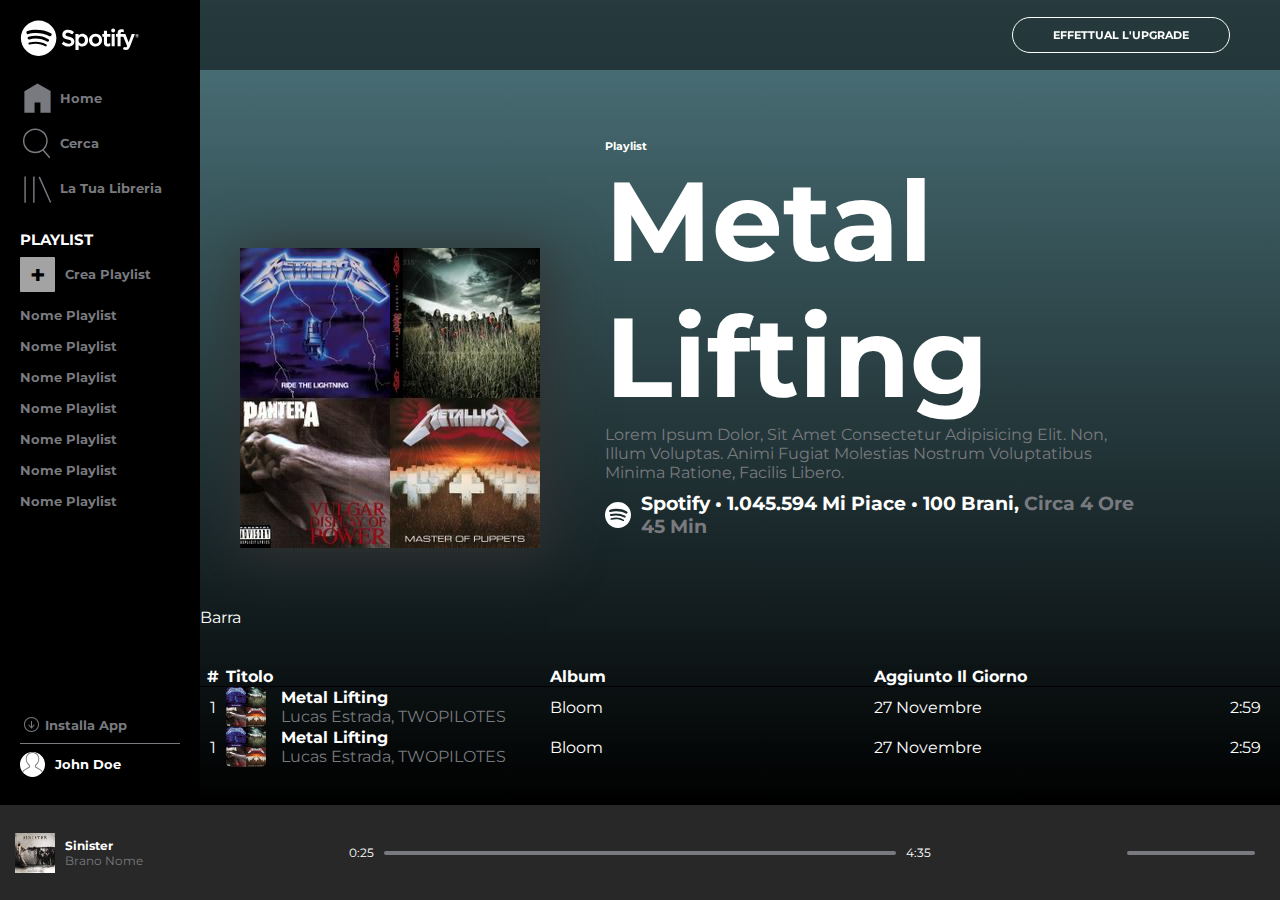
==== library.html @ 53827d3d "adjusted some animations" ====
<!DOCTYPE html>
<html lang="en">

<head>
  <meta charset="UTF-8">
  <meta name="viewport" content="width=device-width, initial-scale=1.0">
  <link rel="preconnect" href="https://fonts.googleapis.com">
  <link rel="preconnect" href="https://fonts.gstatic.com" crossorigin>
  <link
    href="https://fonts.googleapis.com/css2?family=Montserrat:ital,wght@0,100..900;1,100..900&family=PT+Sans:ital,wght@0,400;0,700;1,400;1,700&family=Rajdhani:wght@300;400;500;600;700&display=swap"
    rel="stylesheet">
  <link rel="stylesheet" href="https://cdnjs.cloudflare.com/ajax/libs/font-awesome/6.5.1/css/all.min.css"
    integrity="sha512-DTOQO9RWCH3ppGqcWaEA1BIZOC6xxalwEsw9c2QQeAIftl+Vegovlnee1c9QX4TctnWMn13TZye+giMm8e2LwA=="
    crossorigin="anonymous" referrerpolicy="no-referrer" /> <!-- Link a Font Awesome-->
  <link rel="stylesheet" href="resources/css/utility.css">
  <link rel="stylesheet" href="resources/css/style.css">
  <link rel="stylesheet" href="resources/css/animation.css">
  <link rel="stylesheet" href="resources/css/media-query.css">
  <title>Library-Spotify-Boolean</title>
</head>

<body id="library">
  <div id="app">
    <div id="main-content">
      <header
        class="bg-color-nav-background display-flex flex-direction-column justify-content-space-between overflow-hidden">
        <div class="header-top">
          <div id="logo">
            <img class="big-logo" src="resources/img/logo.svg" alt="Spotify logo">
            <img class="small-logo display-none" src="resources/img/logo-small.svg" alt="Spotify logo">
          </div>
          <ul>
            <li class="highlighted display-flex align-items-center">
              <svg class="header-icon" viewBox="0 0 512 512" xmlns="http://www.w3.org/2000/svg">
                <path
                  d="M448 463.746h-149.333v-149.333h-85.334v149.333h-149.333v-315.428l192-111.746 192 110.984v316.19z"
                  fill="" />
              </svg>
              <span>home</span>
            </li>
            <li class="highlighted display-flex align-items-center ">
              <svg class="header-icon" viewBox="0 0 512 512" xmlns="http://www.w3.org/2000/svg">
                <path
                  d="M349.714 347.937l93.714 109.969-16.254 13.969-93.969-109.969q-48.508 36.825-109.207 36.825-36.826 0-70.476-14.349t-57.905-38.603-38.603-57.905-14.349-70.476 14.349-70.476 38.603-57.905 57.905-38.603 70.476-14.349 70.476 14.349 57.905 38.603 38.603 57.905 14.349 70.476q0 37.841-14.73 71.619t-40.889 58.921zM224 377.397q43.428 0 80.254-21.461t58.286-58.286 21.461-80.254-21.461-80.254-58.286-58.285-80.254-21.46-80.254 21.46-58.285 58.285-21.46 80.254 21.46 80.254 58.285 58.286 80.254 21.461z"
                  fill="" fill-rule="evenodd" />
              </svg>
              <span>Cerca</span>
            </li>
            <li class="highlighted display-flex align-items-center">
              <svg class="header-icon" viewBox="0 0 512 512" xmlns="http://www.w3.org/2000/svg">
                <path
                  d="M291.301 81.778l166.349 373.587-19.301 8.635-166.349-373.587zM64 463.746v-384h21.334v384h-21.334zM192 463.746v-384h21.334v384h-21.334z"
                  fill="#ffffff" />
              </svg>
              <span>la tua libreria</span>
            </li>
          </ul>
          <div class="header-playlists">
            <h3 class="text-transform-uppercase text-color-primary">playlist</h3>
            <ul>
              <li class="display-flex align-items-center highlighted">
                <div class="plus text-align-center">+</div>
                <span>Crea playlist</span>
              </li>
              <li class="highlighted">Nome playlist</li>
              <li class="highlighted">Nome playlist</li>
              <li class="highlighted">Nome playlist</li>
              <li class="highlighted">Nome playlist</li>
              <li class="highlighted">Nome playlist</li>
              <li class="highlighted">Nome playlist</li>
              <li class="highlighted">Nome playlist</li>
            </ul>
          </div>
        </div>
        <div class="header-bottom">
          <div class="download display-flex align-items-center highlighted">
            <svg class="header-icon" viewBox="0 0 20 20" xmlns="http://www.w3.org/2000/svg">
              <title>Download icon</title>
              <path
                d="M12 11.657V6h-1v5.65L9.076 9.414l-.758.65 3.183 3.702 3.195-3.7-.758-.653L12 11.657zM11.5 2C7.358 2 4 5.358 4 9.5c0 4.142 3.358 7.5 7.5 7.5 4.142 0 7.5-3.358 7.5-7.5C19 5.358 15.642 2 11.5 2zm0 14C7.916 16 5 13.084 5 9.5S7.916 3 11.5 3 18 5.916 18 9.5 15.084 16 11.5 16z"
                fill="#ffffff" fill-rule="evenodd" />
            </svg>
            <span>installa app</span>
          </div>
          <div class="profile display-flex align-items-center">
            <svg class="header-icon circle-container" viewBox="0 0 80 90" xmlns="http://www.w3.org/2000/svg">
              <title>User Icon</title>
              <path
                d="M67.74 61.78l-14.5-8.334c-.735-.422-1.24-1.145-1.385-1.98-.145-.835.088-1.685.638-2.33l5.912-6.93c3.747-4.378 5.81-9.967 5.81-15.737v-2.256c0-6.668-2.792-13.108-7.658-17.67C51.622 1.92 45.17-.386 38.392.054c-12.677.82-22.607 11.772-22.607 24.934v1.483c0 5.77 2.063 11.36 5.81 15.736l5.912 6.933c.55.644.783 1.493.638 2.33-.143.834-.648 1.556-1.383 1.98l-14.494 8.33C4.7 66.077 0 74.15 0 82.844v6.76h3.333v-6.76c0-7.5 4.055-14.46 10.59-18.174l14.5-8.334c1.597-.918 2.692-2.487 3.007-4.302.315-1.815-.19-3.66-1.387-5.06l-5.913-6.936c-3.23-3.775-5.01-8.594-5.01-13.57v-1.484c0-11.41 8.562-20.9 19.488-21.608 5.85-.377 11.415 1.61 15.67 5.598 4.26 3.992 6.605 9.404 6.605 15.24v2.254c0 4.976-1.778 9.796-5.01 13.57l-5.915 6.935c-1.195 1.4-1.7 3.246-1.386 5.06.313 1.816 1.41 3.385 3.008 4.303l14.507 8.338c6.525 3.71 10.58 10.67 10.58 18.17v6.76H80v-6.76c0-8.695-4.7-16.768-12.26-21.063z"
                fill="#ffffff" fill-rule="evenodd" />
            </svg>
            <span class="text-color-primary margin-left5">John Doe</span>
          </div>
        </div>
      </header>

      <div id="content" class="overflow-y-auto padding-top80 text-color-primary">
        <div id="upgrade-banner" class=" display-flex align-items-center justify-content-flex-end">
          <h3 class="upgrade text-transform-uppercase pointer">effettual l'upgrade</h3>
        </div>
        <section id="active-song" class="display-flex align-items-flex-end">
          <div class="img-container">
            <img src="resources/img/metal_lifting.jpg" alt="metal lifiting song image">
          </div>
          <div class="song-information">
            <h6>playlist</h6>
            <h2>Metal Lifting</h2>
            <p>Lorem ipsum dolor, sit amet consectetur adipisicing elit. Non, illum voluptas. Animi fugiat molestias
              nostrum voluptatibus minima ratione, facilis libero.</p>
            <div class="likes display-flex align-items-center gap-10">
              <div class="small-logo-container">
                <img src="resources/img/logo-small.svg" alt="Spotify logo">
              </div>
              <h3>
                <a href="#" class="hover-underline">Spotify</a> &#x2022; 1.045.594 Mi piace &#x2022; 100 brani, <span
                  class="text-color-text-not-highlighted">circa 4 ore 45 min</span>
              </h3>
            </div>
          </div>
        </section>
        <div>barra</div>
        <section id="active-playlist">
          <table class="width-100x100">
            <thead>
              <tr>
                <th class="text-align-center">&#35;</th>
                <th class="width-30x100">Titolo</th>
                <th class="width-30x100">Album</th>
                <th>Aggiunto il giorno</th>
                <th class="text-align-center"><i class="fa-regular fa-clock"></i></th>
              </tr>
            </thead>
            <tbody>
              <tr>
                <td class="text-align-center">1</td>
                <td class="display-flex align-items-center">
                  <div class="small-img-container">
                    <img src="resources/img/metal_lifting.jpg" alt="metal song icon">
                  </div>
                  <div class="small-info">
                    <h4>Metal Lifting</h4>
                    <p class="text-color-text-not-highlighted">Lucas Estrada, TWOPILOTES</p>
                  </div>
                </td>
                <td>Bloom</td>
                <td>27 Novembre</td>
                <td class="text-align-center">2:59</td>
              </tr>
              <tr>
                <td class="text-align-center">1</td>
                <td class="display-flex align-items-center">
                  <div class="small-img-container">
                    <img src="resources/img/metal_lifting.jpg" alt="metal song icon">
                  </div>
                  <div class="small-info">
                    <h4>Metal Lifting</h4>
                    <p class="text-color-text-not-highlighted">Lucas Estrada, TWOPILOTES</p>
                  </div>
                </td>
                <td>Bloom</td>
                <td>27 Novembre</td>
                <td class="text-align-center">2:59</td>
              </tr>
            </tbody>

          </table>
        </section>

      </div>
    </div>

    <div id="toolbar" class="bg-color-toolbar-background display-flex justify-content-space-between align-items-center">
      <div class="toolbar-left display-flex align-items-center">
        <div class="track display-flex align-items-center">
          <div class="track-img img-container">
            <img src="resources/img/sinister.jpeg" alt="Sinister song">
          </div>
          <div class="song-information font-size-em-75">
            <h4 class="text-color-primary">Sinister</h4>
            <p><a class="hover-underline highlighted" href="www.google.it">Brano Nome</a></p>
          </div>

        </div>
        <div class="add-to-favorites display-flex">
          <i class="fa-regular fa-heart highlighted"></i>
          <i class="fa-regular fa-folder-open highlighted"></i>
        </div>
      </div>
      <div class="toolbar-center display-flex flex-direction-column align-items-center text-color-primary">
        <div class="toolbar-center-top display-flex align-items-center">
          <i class="fa-solid fa-shuffle"></i>
          <i class="fa-solid fa-backward-step"></i>
          <i class="fa-regular fa-circle-play font-size-em-200">
          </i>
          <i class="fa-solid fa-forward-step"></i>
          <i class="fa-solid fa-rotate-right"></i>
        </div>
        <div class="toolbar-center-bottom display-flex align-items-center">
          <div class="time font-size-em-75">0:25</div>
          <div class="progress position-relative">
            <div class="play-bar-hover display-none">
              <div class="play-bar-active"></div>
              <i class="fa-solid fa-circle margin-0"></i>
            </div>
          </div>
          <div class="duration font-size-em-75">4:35</div>
        </div>
      </div>
      <div class="toolbar-right display-flex align-items-center text-color-primary">
        <i class="fa-solid fa-list-ul"></i>
        <i class="fa-solid fa-desktop"></i>
        <i class="fa-solid fa-volume-high position-relative">
          <div class="vertical-volume-container display-none">
            <div class="volume-bar-y"></div>
          </div>
        </i>
        <div class="volume-bar-x position-relative">
          <div class="audio-bar-hover display-none">
            <div class="audio-bar-active"></div>
            <i class="fa-solid fa-circle margin-0"></i>
          </div>
        </div>
      </div>
    </div>
  </div>
</body>

<style>
</style>

</html>
---- resources/css/utility.css ----
/*********************** RESET **********************/

* {
  box-sizing: border-box;
  margin: 0;
  padding: 0;
}

a {
  text-decoration: none;
}

ul {
  list-style: none;
}

html {
  scroll-behavior: smooth;
}

/*********************** HTML **********************/

.scroll-smooth {
  scroll-behavior: smooth;
}

/*********************** COLOR & BACKGROUND **********************/

:root {
  --white: #ffffff;
  --black: #000000;
  --blue: #0000ff;
  --green: #008000;
  --red: #ff0000;
  --yellow: #ffff00;
  --purple: #800080;
  --orange: #ffa500;
  --grey: #808080;
}

.white {
  color: var(--white);
}

.black {
  color: var(--black);
}

.blue {
  color: var(--blue);
}

.green {
  color: var(--green);
}

.red {
  color: var(--red);
}

.yellow {
  color: var(--yellow);
}

.purple {
  color: var(--purple);
}

.orange {
  color: var(--orange);
}

.grey {
  color: var(--grey);
}

.background-white {
  background-color: var(--white);
}

.background-black {
  background-color: var(--black);
}

.background-blue {
  background-color: var(--blue);
}

.background-green {
  background-color: var(--green);
}

.background-red {
  background-color: var(--red);
}

.background-yellow {
  background-color: var(--yellow);
}

.background-purple {
  background-color: var(--purple);
}

.background-orange {
  background-color: var(--orange);
}

.background-grey {
  background-color: var(--grey);
}





/*********************** CONTAINER  **********************/

.container-1200 {
  max-width: 1200px;
}

.container-1000 {
  max-width: 1000px;
}

.container-800 {
  max-width: 800px;
}

.min-height-400 {
  min-height: 400px;
}

.min-width-400 {
  min-width: 400px;
}

.min-height-300 {
  min-height: 300px;
}

.min-width-300 {
  min-width: 300px;
}

.min-height-200 {
  min-height: 200px;
}

.min-width-200 {
  min-width: 200px;
}

.min-height-100 {
  min-height: 100px;
}

.min-width-100 {
  min-width: 100px;
}

/*** Scales ****/

.aspect-ratio-1-1 {
  aspect-ratio: 1 / 1;
}

.aspect-ratio-16-9 {
  aspect-ratio: 16 / 9;
}

.aspect-ratio-4-3 {
  aspect-ratio: 4 / 3;
}




/*** Dimension % ****/

.width-100x100 {
  width: 100%;
}

.width-90x100 {
  width: 90%;
}

.width-80x100 {
  width: 80%;
}

.width-70x100 {
  width: 70%;
}

.width-60x100 {
  width: 60%;
}

.width-50x100 {
  width: 50%;
}

.width-40x100 {
  width: 40%;
}

.width-30x100 {
  width: 30%;
}

.width-20x100 {
  width: 20%;
}

.width-10x100 {
  width: 10%;
}

.height-100x100 {
  height: 100%;
}

.height-90x100 {
  height: 90%;
}

.height-80x100 {
  height: 80%;
}

.height-70x100 {
  height: 70%;
}

.height-60x100 {
  height: 60%;
}

.height-50x100 {
  height: 50%;
}

.height-40x100 {
  height: 40%;
}

.height-30x100 {
  height: 30%;
}

.height-20x100 {
  height: 20%;
}

.height-10x100 {
  height: 10%;
}


/*********************** IMG **********************/

.flip-orizzontally {
  transform: scaleX(-1);
}

.flip-vertically {
  transform: scaleY(-1);
}

.object-fit-cover {
  object-fit: cover;
}

.filter-invert-100 {
  filter: invert(100%);
}

/*********************** TEXT **********************/

/** Font-Size **/

.font-size-rem-25 {
  font-size: 0.25rem;
}

.font-size-rem-50 {
  font-size: 0.5rem;
}

.font-size-rem-75 {
  font-size: 0.75rem;
}

.font-size-rem-100 {
  font-size: 1rem;
}

.font-size-rem-125 {
  font-size: 1.25rem;
}

.font-size-rem-150 {
  font-size: 1.5rem;
}

.font-size-rem-175 {
  font-size: 1.75rem;
}

.font-size-rem-200 {
  font-size: 2rem;
}

.font-size-rem-250 {
  font-size: 2.5rem;
}

.font-size-rem-300 {
  font-size: 3rem;
}

.font-size-em-25 {
  font-size: 0.25em;
}

.font-size-em-50 {
  font-size: 0.5em;
}

.font-size-em-75 {
  font-size: 0.75em;
}

.font-size-em-100 {
  font-size: 1em;
}

.font-size-em-125 {
  font-size: 1.25em;
}

.font-size-em-150 {
  font-size: 1.5em;
}

.font-size-em-175 {
  font-size: 1.75em;
}

.font-size-em-200 {
  font-size: 2em;
}

.font-size-em-250 {
  font-size: 2.5em;
}

.font-size-em-300 {
  font-size: 3em;
}

.font-size-em-400 {
  font-size: 4em;
}

.font-size-em-500 {
  font-size: 5em;
}


/** Font-Stiles **/

.font-style-italic {
  font-style: italic;
}

.font-weight-bold {
  font-weight: bold;
}


/*text position*/

.text-align-center {
  text-align: center;
}

.text-align-right {
  text-align: right;
}

.text-align-left {
  text-align: left;
}

/* text decoration*/

.text-line-through {
  text-decoration: line-through;
}

.text-transform-uppercase {
  text-transform: uppercase;
}

.text-transform-underline {
  text-decoration: underline;
}

.hover-underline:hover {
  text-decoration: underline;
}



/*********************** DISPLAY **********************/
.display-block {
  display: block;
}

.display-inline-block {
  display: inline-block;
}

.display-inline {
  display: inline;
}

.display-none {
  display: none;
}

.display-hidden {
  visibility: hidden;
}

.opacity-0 {
  opacity: 0;
}

.opacity-50x100 {
  opacity: 0.5;
}

.opacity-1 {
  opacity: 1;
}


/*********************** BUTTON **********************/


.btn {
  display: inline-block;
  padding: 10px 18px;
  border-radius: 20px;
  background-color: #ff0000;
  color: #000000;
}

.btn-big {
  display: inline-block;
  padding: 15px 25px;
  border-radius: 40px;
  background-color: #ff0000;
  color: #000000;
}


.btn:hover,
.btn-big:hover {
  box-shadow: 1px 0 10px black;
  transition: 1s;
}


/*********************** DISPLAY: FLEX **********************/


.display-flex {
  display: flex;
}

.flex-wrap {
  flex-wrap: wrap;
}

.flex-direction-column {
  flex-direction: column;
}

.flex-direction-column-reverse {
  flex-direction: column-reverse;
}

.flex-direction-row {
  flex-direction: row;
}

.flex-direction-row-reverse {
  flex-direction: row-reverse;
}

.gap-10 {
  gap: 10px;
}

.gap-20 {
  gap: 20px;
}

.gap-30 {
  gap: 30px;
}

/**/

.justify-content-flex-start {
  justify-content: flex-start;
}

.justify-content-flex-end {
  justify-content: flex-end;
}

.justify-content-space-around {
  justify-content: space-around;
}

.justify-content-center {
  justify-content: center;
}

.justify-content-space-between {
  justify-content: space-between;
}

.justify-content-space-evenly {
  justify-content: space-evenly;
}

/**/

.align-items-flex-start {
  align-items: flex-start;
}

.align-items-flex-end {
  align-items: flex-end;
}

.align-items-center {
  align-items: center;
}

.align-items-stretch {
  align-items: stretch;
}

.align-content-stretch {
  align-content: stretch;
}

.align-content-center {
  align-content: center;
}

.align-content-space-around {
  align-content: space-around;
}

.align-content-space-between {
  align-content: space-between;
}

.align-content-space-evenly {
  align-content: space-evenly;
}




/*Flex Elements*/

.align-self-flex-start {
  align-self: flex-start;
}

.align-self-flex-end {
  align-self: flex-end;
}

.align-self-center {
  align-self: center;
}


/*********************** POSITION **********************/


.position-relative {
  position: relative;
}

.position-absolute {
  position: absolute;
}

.position-fixed {
  position: fixed;
}

.vertical-align-top {
  vertical-align: top;
}

.vertical-align-bottom {
  vertical-align: bottom;
}

.vertical-align-middle {
  vertical-align: middle;
}



/*********************** CURSOR **********************/


.pointer {
  cursor: pointer;
}

.cursor-normal {
  cursor: default;
}


/*********************** OVERFLOW **********************/


.overflow-hidden {
  overflow: hidden;
}

.overflow-y-auto {
  overflow-y: auto;
}






























/******************** MARGIN AND PADDING ************************/

.padding-0 {
  padding: 0px;
}

.padding-5 {
  padding: 5px;
}

.padding-10 {
  padding: 10px;
}

.padding-15 {
  padding: 15px;
}

.padding-20 {
  padding: 20px;
}

.padding-30 {
  padding: 30px;
}

.padding-40 {
  padding: 40px;
}

.padding-50 {
  padding: 50px;
}

.padding-60 {
  padding: 60px;
}

.padding-70 {
  padding: 70px;
}

.padding-80 {
  padding: 80px;
}

.padding-90 {
  padding: 90px;
}

.padding-100 {
  padding: 100px;
}

/**/

.padding-x5-y0 {
  padding: 0 5px;
}

.padding-x10-y0 {
  padding: 0 10px;
}

.padding-x15-y0 {
  padding: 0 15px;
}

.padding-x20-y0 {
  padding: 0 20px;
}

.padding-x30-y0 {
  padding: 0 30px;
}

.padding-x40-y0 {
  padding: 0 40px;
}

.padding-x50-y0 {
  padding: 0 50px;
}

.padding-x60-y0 {
  padding: 0 60px;
}

.padding-x70-y0 {
  padding: 0 70px;
}

.padding-x80-y0 {
  padding: 0 80px;
}

.padding-x90-y0 {
  padding: 0 90px;
}

.padding-x100-y0 {
  padding: 0 100px;
}

/**/

.padding-x5 {
  padding-left: 5px;
  padding-right: 5px;
}

.padding-x10 {
  padding-left: 10px;
  padding-right: 10px;
}

.padding-x15 {
  padding-left: 15px;
  padding-right: 15px;
}

.padding-x20 {
  padding-left: 20px;
  padding-right: 20px;
}

.padding-x30 {
  padding-left: 30px;
  padding-right: 30px;
}

.padding-x40 {
  padding-left: 40px;
  padding-right: 40px;
}

.padding-x50 {
  padding-left: 50px;
  padding-right: 50px;
}

.padding-x60 {
  padding-left: 60px;
  padding-right: 60px;
}

.padding-x70 {
  padding-left: 70px;
  padding-right: 70px;
}

.padding-x80 {
  padding-left: 80px;
  padding-right: 80px;
}

.padding-x90 {
  padding-left: 90px;
  padding-right: 90px;
}

.padding-x100 {
  padding-left: 100px;
  padding-right: 100px;
}

/**/

.padding-x0-y5 {
  padding: 5px 0;
}

.padding-x0-y10 {
  padding: 10px 0;
}

.padding-x0-y15 {
  padding: 15px 0;
}

.padding-x0-y20 {
  padding: 20px 0;
}

.padding-x0-y30 {
  padding: 30px 0;
}

.padding-x0-y40 {
  padding: 40px 0;
}

.padding-x0-y50 {
  padding: 50px 0;
}

.padding-x0-y60 {
  padding: 60px 0;
}

.padding-x0-y70 {
  padding: 70px 0;
}

.padding-x0-y80 {
  padding: 80px 0;
}

.padding-x0-y90 {
  padding: 90px 0;
}

.padding-x0-y100 {
  padding: 100px 0;
}

/**/

.padding-y5 {
  padding-top: 5px;
  padding-bottom: 5px;
}

.padding-y10 {
  padding-top: 10px;
  padding-bottom: 10px;
}

.padding-y15 {
  padding-top: 15px;
  padding-bottom: 15px;
}

.padding-y20 {
  padding-top: 20px;
  padding-bottom: 20px;
}

.padding-y30 {
  padding-top: 30px;
  padding-bottom: 30px;
}

.padding-y40 {
  padding-top: 40px;
  padding-bottom: 40px;
}

.padding-y50 {
  padding-top: 50px;
  padding-bottom: 50px;
}

.padding-y60 {
  padding-top: 60px;
  padding-bottom: 60px;
}

.padding-y70 {
  padding-top: 70px;
  padding-bottom: 70px;
}

.padding-y80 {
  padding-top: 80px;
  padding-bottom: 80px;
}

.padding-y90 {
  padding-top: 90px;
  padding-bottom: 90px;
}

.padding-y100 {
  padding-top: 100px;
  padding-bottom: 100px;
}


/**/

.padding-top0 {
  padding-top: 0px;
}

.padding-top5 {
  padding-top: 5px;
}

.padding-top10 {
  padding-top: 10px;
}

.padding-top15 {
  padding-top: 15px;
}

.padding-top20 {
  padding-top: 20px;
}

.padding-top30 {
  padding-top: 30px;
}

.padding-top40 {
  padding-top: 40px;
}

.padding-top50 {
  padding-top: 50px;
}

.padding-top60 {
  padding-top: 60px;
}

.padding-top70 {
  padding-top: 70px;
}

.padding-top80 {
  padding-top: 80px;
}

.padding-top90 {
  padding-top: 90px;
}

.padding-top100 {
  padding-top: 100px;
}

/**/

.padding-right0 {
  padding-right: 0px;
}

.padding-right5 {
  padding-right: 5px;
}

.padding-right10 {
  padding-right: 10px;
}

.padding-right15 {
  padding-right: 15px;
}

.padding-right20 {
  padding-right: 20px;
}

.padding-right30 {
  padding-right: 30px;
}

.padding-right40 {
  padding-right: 40px;
}

.padding-right50 {
  padding-right: 50px;
}

.padding-right60 {
  padding-right: 60px;
}

.padding-right70 {
  padding-right: 70px;
}

.padding-right80 {
  padding-right: 80px;
}

.padding-right90 {
  padding-right: 90px;
}

.padding-right100 {
  padding-right: 100px;
}

/**/

.padding-bottom0 {
  padding-bottom: 0px;
}

.padding-bottom5 {
  padding-bottom: 5px;
}

.padding-bottom10 {
  padding-bottom: 10px;
}

.padding-bottom15 {
  padding-bottom: 15px;
}

.padding-bottom20 {
  padding-bottom: 20px;
}

.padding-bottom30 {
  padding-bottom: 30px;
}

.padding-bottom40 {
  padding-bottom: 40px;
}

.padding-bottom50 {
  padding-bottom: 50px;
}

.padding-bottom60 {
  padding-bottom: 60px;
}

.padding-bottom70 {
  padding-bottom: 70px;
}

.padding-bottom80 {
  padding-bottom: 80px;
}

.padding-bottom90 {
  padding-bottom: 90px;
}

.padding-bottom100 {
  padding-bottom: 100px;
}

/**/

.padding-left0 {
  padding-left: 0px;
}

.padding-left5 {
  padding-left: 5px;
}

.padding-left10 {
  padding-left: 10px;
}

.padding-left15 {
  padding-left: 15px;
}

.padding-left20 {
  padding-left: 20px;
}

.padding-left30 {
  padding-left: 30px;
}

.padding-left40 {
  padding-left: 40px;
}

.padding-left50 {
  padding-left: 50px;
}

.padding-left60 {
  padding-left: 60px;
}

.padding-left70 {
  padding-left: 70px;
}

.padding-left80 {
  padding-left: 80px;
}

.padding-left90 {
  padding-left: 90px;
}

.padding-left100 {
  padding-left: 100px;
}


.padding-x-5x100 {
  padding-left: 5%;
  padding-right: 5%;
}

.padding-x-10x100 {
  padding-left: 10%;
  padding-right: 10%;
}

.padding-x-20x100 {
  padding-left: 20%;
  padding-right: 20%;
}

.padding-x-25x100 {
  padding-left: 25%;
  padding-right: 25%;
}

.padding-x-30x100 {
  padding-left: 30%;
  padding-right: 30%;
}

.padding-x-40x100 {
  padding-left: 40%;
  padding-right: 40%;
}

.padding-x-50x100 {
  padding-left: 50%;
  padding-right: 50%;
}

.padding-x-60x100 {
  padding-left: 60%;
  padding-right: 60%;
}

.padding-x-70x100 {
  padding-left: 70%;
  padding-right: 70%;
}

.padding-x-80x100 {
  padding-left: 80%;
  padding-right: 80%;
}

.padding-x-90x100 {
  padding-left: 90%;
  padding-right: 90%;
}

.padding-x-100x100 {
  padding-left: 100%;
  padding-right: 100%;
}

.padding-right-5x100 {
  padding-right: 5%;
}

.padding-right-10x100 {
  padding-right: 10%;
}

.padding-right-20x100 {
  padding-right: 20%;
}

.padding-right-25x100 {
  padding-right: 25%;
}

.padding-right-30x100 {
  padding-right: 30%;
}

.padding-right-40x100 {
  padding-right: 40%;
}

.padding-right-50x100 {
  padding-right: 50%;
}

.padding-right-60x100 {
  padding-right: 60%;
}

.padding-right-70x100 {
  padding-right: 70%;
}

.padding-right-80x100 {
  padding-right: 80%;
}

.padding-right-90x100 {
  padding-right: 90%;
}

.padding-right-100x100 {
  padding-right: 100%;
}

/* MARGINS*/

.margin-0 {
  margin: 0px;
}

.margin-5 {
  margin: 5px;
}

.margin-10 {
  margin: 10px;
}

.margin-15 {
  margin: 15px;
}

.margin-20 {
  margin: 20px;
}

.margin-30 {
  margin: 30px;
}

.margin-40 {
  margin: 40px;
}

.margin-50 {
  margin: 50px;
}

.margin-60 {
  margin: 60px;
}

.margin-70 {
  margin: 70px;
}

.margin-80 {
  margin: 80px;
}

.margin-90 {
  margin: 90px;
}

.margin-100 {
  margin: 100px;
}

/**/

.margin-x5-y0 {
  margin: 0 5px;
}

.margin-x10-y0 {
  margin: 0 10px;
}

.margin-x15-y0 {
  margin: 0 15px;
}

.margin-x20-y0 {
  margin: 0 20px;
}

.margin-x30-y0 {
  margin: 0 30px;
}

.margin-x40-y0 {
  margin: 0 40px;
}

.margin-x50-y0 {
  margin: 0 50px;
}

.margin-x60-y0 {
  margin: 0 60px;
}

.margin-x70-y0 {
  margin: 0 70px;
}

.margin-x80-y0 {
  margin: 0 80px;
}

.margin-x90-y0 {
  margin: 0 90px;
}

.margin-x100-y0 {
  margin: 0 100px;
}

/**/

.margin-x5 {
  margin-left: 5px;
  margin-right: 5px;
}

.margin-x10 {
  margin-left: 10px;
  margin-right: 10px;
}

.margin-x15 {
  margin-left: 15px;
  margin-right: 15px;
}

.margin-x20 {
  margin-left: 20px;
  margin-right: 20px;
}

.margin-x30 {
  margin-left: 30px;
  margin-right: 30px;
}

.margin-x40 {
  margin-left: 40px;
  margin-right: 40px;
}

.margin-x50 {
  margin-left: 50px;
  margin-right: 50px;
}

.margin-x60 {
  margin-left: 60px;
  margin-right: 60px;
}

.margin-x70 {
  margin-left: 70px;
  margin-right: 70px;
}

.margin-x80 {
  margin-left: 80px;
  margin-right: 80px;
}

.margin-x90 {
  margin-left: 90px;
  margin-right: 90px;
}

.margin-x100 {
  margin-left: 100px;
  margin-right: 100px;
}

/**/

.margin-x-auto {
  margin-left: auto;
  margin-right: auto;
}

/**/

.margin-x0-y5 {
  margin: 5px 0;
}

.margin-x0-y10 {
  margin: 10px 0;
}

.margin-x0-y15 {
  margin: 15px 0;
}

.margin-x0-y20 {
  margin: 20px 0;
}

.margin-x0-y30 {
  margin: 30px 0;
}

.margin-x0-y40 {
  margin: 40px 0;
}

.margin-x0-y50 {
  margin: 50px 0;
}

.margin-x0-y60 {
  margin: 60px 0;
}

.margin-x0-y70 {
  margin: 70px 0;
}

.margin-x0-y80 {
  margin: 80px 0;
}

.margin-x0-y90 {
  margin: 90px 0;
}

.margin-x0-y100 {
  margin: 100px 0;
}

/**/

.margin-y5 {
  margin-top: 5px;
  margin-bottom: 5px;
}

.margin-y10 {
  margin-top: 10px;
  margin-bottom: 10px;
}

.margin-y15 {
  margin-top: 15px;
  margin-bottom: 15px;
}

.margin-y20 {
  margin-top: 20px;
  margin-bottom: 20px;
}

.margin-y30 {
  margin-top: 30px;
  margin-bottom: 30px;
}

.margin-y40 {
  margin-top: 40px;
  margin-bottom: 40px;
}

.margin-y50 {
  margin-top: 50px;
  margin-bottom: 50px;
}

.margin-y60 {
  margin-top: 60px;
  margin-bottom: 60px;
}

.margin-y70 {
  margin-top: 70px;
  margin-bottom: 70px;
}

.margin-y80 {
  margin-top: 80px;
  margin-bottom: 80px;
}

.margin-y90 {
  margin-top: 90px;
  margin-bottom: 90px;
}

.margin-y100 {
  margin-top: 100px;
  margin-bottom: 100px;
}

/**/

.margin-y-auto {
  margin-top: auto;
  margin-bottom: auto;
}

/**/

.margin-top0 {
  margin-top: 0px;
}

.margin-top5 {
  margin-top: 5px;
}

.margin-top10 {
  margin-top: 10px;
}

.margin-top15 {
  margin-top: 15px;
}

.margin-top20 {
  margin-top: 20px;
}

.margin-top30 {
  margin-top: 30px;
}

.margin-top40 {
  margin-top: 40px;
}

.margin-top50 {
  margin-top: 50px;
}

.margin-top60 {
  margin-top: 60px;
}

.margin-top70 {
  margin-top: 70px;
}

.margin-top80 {
  margin-top: 80px;
}

.margin-top90 {
  margin-top: 90px;
}

.margin-top100 {
  margin-top: 100px;
}

/**/

.margin-right0 {
  margin-right: 0px;
}

.margin-right5 {
  margin-right: 5px;
}

.margin-right10 {
  margin-right: 10px;
}

.margin-right15 {
  margin-right: 15px;
}

.margin-right20 {
  margin-right: 20px;
}

.margin-right30 {
  margin-right: 30px;
}

.margin-right40 {
  margin-right: 40px;
}

.margin-right50 {
  margin-right: 50px;
}

.margin-right60 {
  margin-right: 60px;
}

.margin-right70 {
  margin-right: 70px;
}

.margin-right80 {
  margin-right: 80px;
}

.margin-right90 {
  margin-right: 90px;
}

.margin-right100 {
  margin-right: 100px;
}

/**/

.margin-bottom0 {
  margin-bottom: 0px;
}

.margin-bottom5 {
  margin-bottom: 5px;
}

.margin-bottom10 {
  margin-bottom: 10px;
}

.margin-bottom15 {
  margin-bottom: 15px;
}

.margin-bottom20 {
  margin-bottom: 20px;
}

.margin-bottom30 {
  margin-bottom: 30px;
}

.margin-bottom40 {
  margin-bottom: 40px;
}

.margin-bottom50 {
  margin-bottom: 50px;
}

.margin-bottom60 {
  margin-bottom: 60px;
}

.margin-bottom70 {
  margin-bottom: 70px;
}

.margin-bottom80 {
  margin-bottom: 80px;
}

.margin-bottom90 {
  margin-bottom: 90px;
}

.margin-bottom100 {
  margin-bottom: 100px;
}

/**/

.margin-left0 {
  margin-left: 0px;
}

.margin-left5 {
  margin-left: 5px;
}

.margin-left10 {
  margin-left: 10px;
}

.margin-left15 {
  margin-left: 15px;
}

.margin-left20 {
  margin-left: 20px;
}

.margin-left30 {
  margin-left: 30px;
}

.margin-left40 {
  margin-left: 40px;
}

.margin-left50 {
  margin-left: 50px;
}

.margin-left60 {
  margin-left: 60px;
}

.margin-left70 {
  margin-left: 70px;
}

.margin-left80 {
  margin-left: 80px;
}

.margin-left90 {
  margin-left: 90px;
}

.margin-left100 {
  margin-left: 100px;
}


/*
0) git push origin main
1) Se vengono dati due padding/margin ad un elemento, del tipo margin: 0 X, e margin: X 0, il secondo sovrascrive il primo.
2)  Se vengono dati due padding/margin ad un elemento, del tipo margin: 0 X, e margin-(top/right/bottom/left): X ad un elemento, l'ultimo sovrascrive solo la voce corrispettiva del primo
*/
---- resources/css/style.css ----
/*COLORS*/

:root {
  --color-content-background: #141922;
  --color-nav-background: #000000;
  --color-primary: #ffffff;
  --color-toolbar-background: #282828;
  --color-text-not-highlighted: #787a7f;
  --color-text-highlighted: #d2d2d2;
  --color-new-playlists: #a3a3a3;
  --color-text-underscore: #adff2f;
  --color-big-light-blue: #4d767d;
}

.text-color-content-background {
  color: var(--color-content-background);
}

.bg-color-content-background {
  background: var(--color-content-background);
}

.text-color-nav-background {
  color: var(--color-nav-background);
}

.bg-color-nav-background {
  background: var(--color-nav-background);
}

.text-color-primary {
  color: var(--color-primary);
}

.bg-color-primary {
  background: var(--color-primary);
}

.text-color-toolbar-background {
  color: var(--color-toolbar-background);
}

.bg-color-toolbar-background {
  background: var(--color-toolbar-background);
}

.text-color-text-not-highlighted {
  color: var(--color-text-not-highlighted);
}

.bg-color-text-not-highlighted {
  background: var(--color-text-not-highlighted);
}

.text-color-text-highlighted {
  color: var(--color-text-highlighted);
}

.bg-color-text-highlighted {
  background: var(--color-text-highlighted);
}

.text-color-new-playlists {
  color: var(--color-new-playlists);
}

.bg-color-new-playlists {
  background: var(--color-new-playlists);
}

.text-color-text-underscore {
  color: var(--color-text-underscore);
}

.bg-color-text-underscore {
  background: var(--color-text-underscore);
}

/*DOCUMENT*/
body {
  font-family: 'Montserrat', sans-serif;
  text-transform: capitalize;
  color: var(--color-text-not-highlighted);
}

img {
  width: 100%;
  display: block;
}

#app {
  height: 100vh
}

a {
  color: inherit;
}

/*UTILITY*/

.circle-container {
  width: 100%;
  aspect-ratio: 1 / 1;
  overflow: hidden;
  border-radius: 50%;
}

.circle-img {
  height: 100%;
  width: 100%;
  object-fit: cover;
  object-position: center;
}

.highlighted:hover {
  color: var(--color-text-highlighted);
  cursor: pointer
}

/******MAIN CONTENT****/

#main-content {
  height: calc(100vh - 95px);
  display: flex;
}


/*header*/

header {
  width: 200px;
  height: 100%;
  font-weight: bold;
  font-size: 0.8em;
}

header #logo,
header .header-playlists,
header .header-bottom {
  padding: 20px
}


header .header-playlists li,
.profile,
.download {
  padding: 8px 0;
}

/*header-top*/


#logo {
  width: 80%;
}

header .header-top>ul li {
  padding: 5px 20px;

}

.plus {
  font-size: 2em;
  width: 35px;
  height: 35px;
  background-color: var(--color-new-playlists);
  line-height: 35px;
  color: var(--color-nav-background);
  border-radius: 1px;
  margin-right: 10px;
}

.header-icon {
  width: 35px;
  margin-right: 5px;
}

.header-icon path {
  fill: var(--color-text-not-highlighted)
}

.download {
  border-bottom: var(--color-text-not-highlighted) 1px solid;
}

.download .header-icon {
  width: 20px;
}


header .header-top>ul li:hover {
  padding: 5px 15px;
  border-left: var(--color-text-underscore) solid 5px;
}

/*header-bottom*/
.profile .header-icon {
  width: 25px;
  background-color: white
}

header li:hover .header-icon path,
header .header-bottom .download:hover .header-icon path {
  fill: var(--color-primary);
}

header li:hover .plus {
  background-color: var(--color-primary);
}



/****CONTENT*****/

#content {
  width: calc(100% - 200px);
  position: relative;
}

/*upgrade-banner*/
#upgrade-banner {
  top: 0;
  height: 70px;
  width: calc(100% - 200px);
  position: fixed;
  z-index: 1000;
  background-color: rgb(0, 0, 0, 0.5);
}

#upgrade-banner .upgrade {
  margin: 0 50px;
  font-size: 0.7em;
  color: var(--color-primary);
  border: var(--color-primary) 1px solid;
  padding: 10px 40px;
  border-radius: 50px;
}

#upgrade-banner .upgrade:hover {
  font-size: 0.8em;
  padding: 15px 50px;
  margin: 0 40px;
}


/*plalistis + ul*/
#content p {
  color: var(--color-text-not-highlighted);
}

#content ul li {
  padding: 10px 20px;
}

#content ul li a:hover .green-bar-x {
  opacity: 1;
  transition: 0.3s;
}

section {
  padding: 40px 0;
}

#content h2 {
  font-size: 2.5em;
  padding: 10px 0;
}

.playlists {
  padding-top: 50px;
}

.single-playlist h3 {
  padding: 20px 0 10px 0;
}

.single-playlist {
  width: calc((100% - 100px) / 6);
}

/*HOVER & BONUS*/
/*hover img*/

.playlist-img-container {
  position: relative;
  overflow: hidden;
}

.playlist-img-container:hover .play-hover {
  display: flex;
}

.play-hover {
  display: none;
  color: var(--color-primary);
  background-color: rgba(0, 0, 0, 0.5);
  width: 700px;
  height: 700px;
  position: absolute;
  top: 50%;
  left: 50%;
  transform: translate(-50%, -50%);
  align-items: center;
  justify-content: center;
  cursor: pointer;
  font-size: 4em;
}


.green-bar-x {
  height: 2px;
  width: 50%;
  margin: 0 auto;
  opacity: 0;
  background-color: var(--color-text-underscore);
}

/*TOOLBAR*/

#toolbar {
  height: 95px;
  padding: 15px;
}

#toolbar .add-to-favorites {
  padding: 0 20px;
}

#toolbar .track-img {
  width: 40px;
  height: 40px;
  margin-right: 10px;
}

#toolbar i {
  margin: 10px;
  cursor: pointer;
}

#toolbar .toolbar-center {
  padding-bottom: 20px;
}

.progress,
.active-progress,
.volume-bar-x {
  height: 4px;
  border-radius: 10px;
  margin: 0 10px;
  background-color: var(--color-text-not-highlighted);
  cursor: pointer;
}

.progress {
  width: 40vw;
}

.volume-bar-x {
  width: 10vw;
}

.vertical-volume-container {
  position: absolute;
  left: 0;
  bottom: 15px;
  height: 0%;
  width: 20px;
  background-color: var(--color-toolbar-background);
  border-top-left-radius: 5px;
  border-top-right-radius: 5px;
}

.volume-bar-y {
  height: calc(100% - 10px);
  margin: 5px auto;
  background-color: var(--color-text-not-highlighted);
  width: 4px;
}

#toolbar .toolbar-right .fa-volume-high:hover .vertical-volume-container {
  animation: open-menu;
  animation-duration: 1s;
  animation-fill-mode: forwards;
}


/*HOVER TOOLBAR*/


/*progress hover*/
#toolbar .play-bar-hover {
  position: absolute;
  align-items: center;
  width: 40vw;
  left: 0;
  top: -7px
}

#toolbar .play-bar-hover i,
#toolbar .audio-bar-hover i {
  margin: 0;
}

#toolbar .play-bar-active {
  width: 4vw;
  background-color: #adff2f;
  height: 4px;
  border-radius: 10px;
  cursor: pointer;
}

#toolbar .progress:hover .play-bar-hover,
#toolbar .volume-bar-x:hover .audio-bar-hover {
  display: flex;
}

/*audio*/
#toolbar .audio-bar-hover {
  position: absolute;
  align-items: center;
  width: 10vw;
  left: 0;
  top: -7px
}

.audio-bar-active {
  width: 1vw;
  background-color: #adff2f;
  height: 4px;
  border-radius: 10px;
  cursor: pointer;
}



/***************************************LIBRARY***************************************/

/**/
#library #content {
  background-image: linear-gradient(var(--color-big-light-blue), rgba(0, 0, 0));
}

#library #active-song .img-container {
  box-shadow: #333232 5px 5px 50px 3px;
  margin: 20px 40px;
}

#library #active-song .song-information {
  width: 50%;
  margin: 20px;
  padding: 0 5px;
}

#library #active-song h2 {
  font-size: 7em;
  padding: 0
}

#library #active-song .likes {
  padding: 10px 0;
}

#library #active-song .small-logo-container {
  width: 30px;
}

/*table*/

#library table {
  text-align: left;
  border-spacing: 0 20px;
  border-collapse: collapse;
}

#library table thead {
  padding: 10px;
  border-bottom: #000000 1px solid;
}


#library table tr {
  padding: 30px;
}

#library .small-img-container {
  width: 40px;
  height: 40px;
  border-radius: 5px;
  overflow: hidden;
  margin-right: 15px;
}
---- resources/css/animation.css ----
@keyframes open-menu {
  0% {
    height: 0px;
  }

  100% {
    height: 100px;
  }

}
---- resources/css/media-query.css ----
/*** MEDIA QUERY - MOBILE FIRST ***/
/*(min-width=da valore fino a infinito)*/

/* @media all and (min-width: 576px) {}

@media all and (min-width: 768px) {}

@media all and (min-width: 992px) {}

@media all and (min-width: 1200px) {}

@media all and (min-width: 1400px) {} */

/*** MEDIA QUERY - DESKTOP FIRST ***/
/*(max-width=da 0 fino a valore)*/

/* @media all and (max-width: 1400px) {}

@media all and (max-width: 1200px) {}

@media all and (max-width: 992px) {}

@media all and (max-width: 768px) {}

@media all and (max-width: 576px) {} */

@media screen and (max-width: 1200px) {

  .playlists,
  .playlists-container ul {
    flex-wrap: wrap;
  }

  .single-playlist {
    width: calc((100% - 60px) / 4);
  }
}


@media screen and (max-width: 992px) {

  .single-playlist {
    width: calc((100% - 20px) / 2);
  }

  /*TOOLBAR*/
  #toolbar .add-to-favorites {
    flex-direction: column;
  }

  #toolbar .volume-bar-x {
    display: none;
  }

  #toolbar .vertical-volume-container {
    display: block;
  }
}


@media screen and (max-width: 768px) {

  #content {
    min-width: calc(550px - 60px);
  }


  .single-playlist {
    width: 100%;
    padding-top: 50px
  }

  header {
    width: 60px;
  }

  #content {
    width: calc(100% - 60px);
  }

  #transparent-bar {
    width: calc(100% - 60px);
  }

  header .header-top {
    display: flex;
    flex-direction: column;
    align-items: center;
  }


  header .header-top li,
  header .header-bottom .download,
  header .header-bottom .profile {
    justify-content: center;
  }

  .header-icon {
    margin: 0;
  }

  header #logo {
    padding: 10px 2px;
  }

  header .header-playlists,
  header .header-bottom {
    padding: 10px;
  }

  header span,
  header .header-playlists,
  header .header-top .big-logo,
  .green-bar-y {
    display: none;
  }

  header .header-top .small-logo {
    display: block;
  }

  header .header-bottom .download {
    border-bottom: none;
  }


  /*TOOLBAR*/

  #toolbar .toolbar-left {
    flex-direction: column;
  }

  #toolbar .add-to-favorites {
    flex-direction: row;
    padding-left: 0;
  }

  #toolbar .track-img {
    display: none;
  }
}

@media screen and (max-height: 576px) {
  #transparent-bar {
    display: none;
  }

  #content {
    padding-top: 0;
    min-height: 0;
  }
}
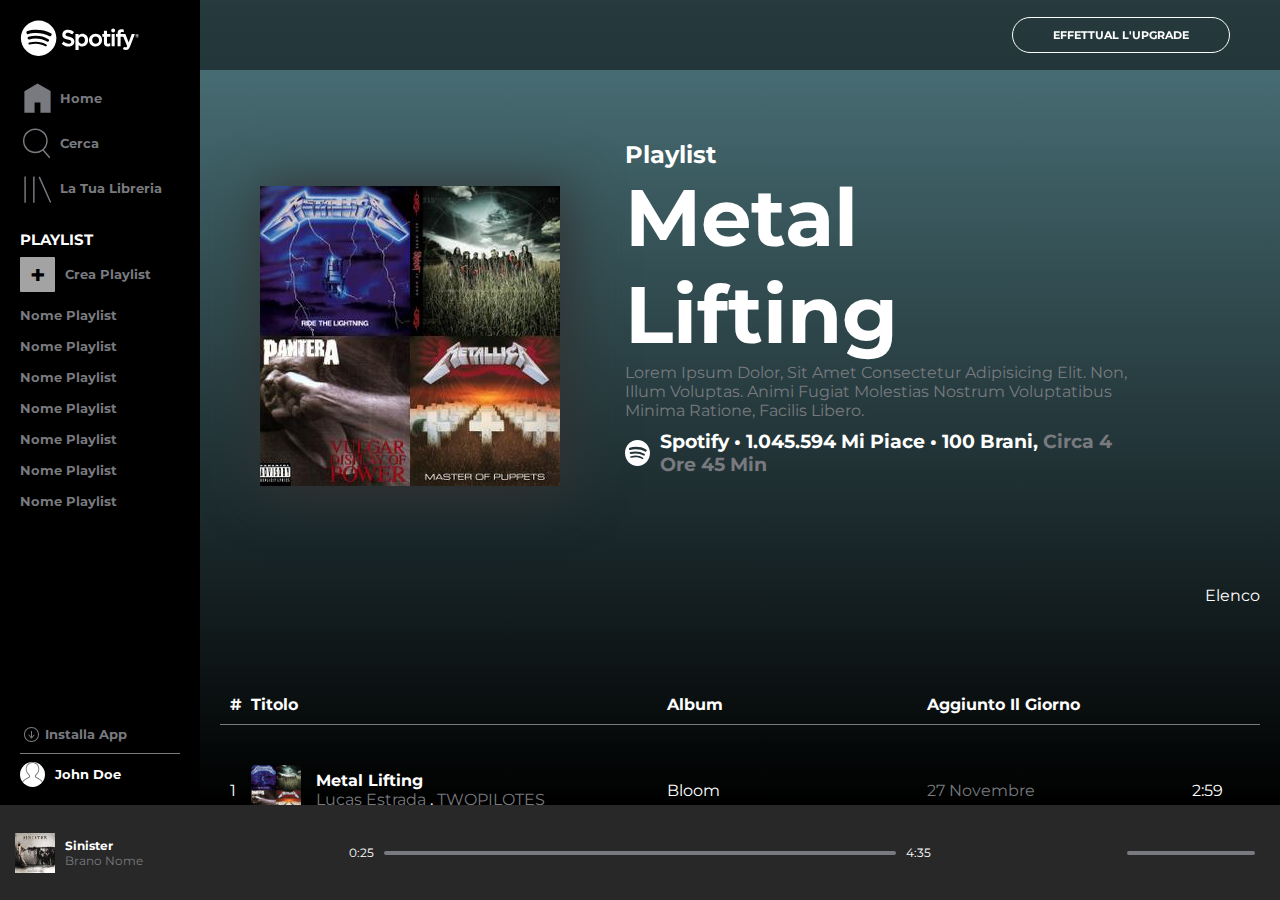
==== commit 5081fe13: "created section table in the library page" ====
--- a/library.html
+++ b/library.html
@@ -103,7 +103,7 @@
             <img src="resources/img/metal_lifting.jpg" alt="metal lifiting song image">
           </div>
           <div class="song-information">
-            <h6>playlist</h6>
+            <h6 class="font-size-em-150">playlist</h6>
             <h2>Metal Lifting</h2>
             <p>Lorem ipsum dolor, sit amet consectetur adipisicing elit. Non, illum voluptas. Animi fugiat molestias
               nostrum voluptatibus minima ratione, facilis libero.</p>
@@ -118,48 +118,239 @@
             </div>
           </div>
         </section>
-        <div>barra</div>
+        <section id="playlist-command" class="display-flex align-items-center justify-content-space-between">
+          <div>
+            <i class="fa-solid fa-play pointer"></i>
+            <i class="fa-regular fa-heart pointer"></i>
+            <i class="fa-solid fa-ellipsis pointer"></i>
+          </div>
+          <div>
+            <span>Elenco</span>
+            <i class="fa-solid fa-chevron-down"></i>
+          </div>
+
+        </section>
         <section id="active-playlist">
           <table class="width-100x100">
             <thead>
               <tr>
                 <th class="text-align-center">&#35;</th>
-                <th class="width-30x100">Titolo</th>
-                <th class="width-30x100">Album</th>
+                <th class="width-40x100">Titolo</th>
+                <th class="width-25x100">Album</th>
                 <th>Aggiunto il giorno</th>
                 <th class="text-align-center"><i class="fa-regular fa-clock"></i></th>
               </tr>
             </thead>
             <tbody>
-              <tr>
-                <td class="text-align-center">1</td>
-                <td class="display-flex align-items-center">
-                  <div class="small-img-container">
-                    <img src="resources/img/metal_lifting.jpg" alt="metal song icon">
-                  </div>
-                  <div class="small-info">
-                    <h4>Metal Lifting</h4>
-                    <p class="text-color-text-not-highlighted">Lucas Estrada, TWOPILOTES</p>
-                  </div>
-                </td>
-                <td>Bloom</td>
-                <td>27 Novembre</td>
-                <td class="text-align-center">2:59</td>
-              </tr>
-              <tr>
-                <td class="text-align-center">1</td>
-                <td class="display-flex align-items-center">
-                  <div class="small-img-container">
-                    <img src="resources/img/metal_lifting.jpg" alt="metal song icon">
-                  </div>
-                  <div class="small-info">
-                    <h4>Metal Lifting</h4>
-                    <p class="text-color-text-not-highlighted">Lucas Estrada, TWOPILOTES</p>
-                  </div>
-                </td>
-                <td>Bloom</td>
-                <td>27 Novembre</td>
-                <td class="text-align-center">2:59</td>
+              <tr class="fix-height">
+                <td></td>
+              </tr>
+              <tr>
+                <td><span>1</span>
+                  <i class="fa-solid fa-play display-none font-size-em-75 pointer"></i>
+                </td>
+                <td class="display-flex align-items-center">
+                  <div class="small-img-container">
+                    <img src="resources/img/metal_lifting.jpg" alt="metal song icon">
+                  </div>
+                  <div class="small-info">
+                    <h4>Metal Lifting</h4>
+                    <p class="hover-underline pointer display-inline">Lucas Estrada</p>
+                    &#44;
+                    <p class="hover-underline pointer display-inline">TWOPILOTES</p>
+                  </div>
+                </td>
+                <td class="hover-underline pointer">Bloom</td>
+                <td class="text-color-text-not-highlighted">27 Novembre</td>
+                <td class="text-align-center">
+                  <i class="fa-regular fa-heart pointer margin-right20 text-color-text-not-highlighted opacity-0 "></i>
+                  <span>2:59</span>
+                  <i class="fa-solid fa-ellipsis pointer margin-left10 text-color-text-not-highlighted opacity-0 "></i>
+                </td>
+              </tr>
+              <tr>
+                <td><span>2</span>
+                  <i class="fa-solid fa-play display-none font-size-em-75 pointer"></i>
+                </td>
+                <td class="display-flex align-items-center">
+                  <div class="small-img-container">
+                    <img src="resources/img/metal_lifting.jpg" alt="metal song icon">
+                  </div>
+                  <div class="small-info">
+                    <h4>Metal Lifting</h4>
+                    <p class="hover-underline pointer display-inline">Lucas Estrada</p>
+                    &#44;
+                    <p class="hover-underline pointer display-inline">TWOPILOTES</p>
+                  </div>
+                </td>
+                <td class="hover-underline pointer">Bloom</td>
+                <td class="text-color-text-not-highlighted">27 Novembre</td>
+                <td class="text-align-center">
+                  <i class="fa-regular fa-heart pointer margin-right20 text-color-text-not-highlighted opacity-0 "></i>
+                  <span>2:59</span>
+                  <i class="fa-solid fa-ellipsis pointer margin-left10 text-color-text-not-highlighted opacity-0 "></i>
+                </td>
+              </tr>
+              <tr>
+                <td><span>3</span>
+                  <i class="fa-solid fa-play display-none font-size-em-75 pointer"></i>
+                </td>
+                <td class="display-flex align-items-center">
+                  <div class="small-img-container">
+                    <img src="resources/img/metal_lifting.jpg" alt="metal song icon">
+                  </div>
+                  <div class="small-info">
+                    <h4>Metal Lifting</h4>
+                    <p class="hover-underline pointer display-inline">Lucas Estrada</p>
+                    &#44;
+                    <p class="hover-underline pointer display-inline">TWOPILOTES</p>
+                  </div>
+                </td>
+                <td class="hover-underline pointer">Bloom</td>
+                <td class="text-color-text-not-highlighted">27 Novembre</td>
+                <td class="text-align-center">
+                  <i class="fa-regular fa-heart pointer margin-right20 text-color-text-not-highlighted opacity-0 "></i>
+                  <span>2:59</span>
+                  <i class="fa-solid fa-ellipsis pointer margin-left10 text-color-text-not-highlighted opacity-0 "></i>
+                </td>
+              </tr>
+              <tr>
+                <td><span>4</span>
+                  <i class="fa-solid fa-play display-none font-size-em-75 pointer"></i>
+                </td>
+                <td class="display-flex align-items-center">
+                  <div class="small-img-container">
+                    <img src="resources/img/metal_lifting.jpg" alt="metal song icon">
+                  </div>
+                  <div class="small-info">
+                    <h4>Metal Lifting</h4>
+                    <p class="hover-underline pointer display-inline">Lucas Estrada</p>
+                    &#44;
+                    <p class="hover-underline pointer display-inline">TWOPILOTES</p>
+                  </div>
+                </td>
+                <td class="hover-underline pointer">Bloom</td>
+                <td class="text-color-text-not-highlighted">27 Novembre</td>
+                <td class="text-align-center">
+                  <i class="fa-regular fa-heart pointer margin-right20 text-color-text-not-highlighted opacity-0 "></i>
+                  <span>2:59</span>
+                  <i class="fa-solid fa-ellipsis pointer margin-left10 text-color-text-not-highlighted opacity-0 "></i>
+                </td>
+              </tr>
+              <tr>
+                <td><span>5</span>
+                  <i class="fa-solid fa-play display-none font-size-em-75 pointer"></i>
+                </td>
+                <td class="display-flex align-items-center">
+                  <div class="small-img-container">
+                    <img src="resources/img/metal_lifting.jpg" alt="metal song icon">
+                  </div>
+                  <div class="small-info">
+                    <h4>Metal Lifting</h4>
+                    <p class="hover-underline pointer display-inline">Lucas Estrada</p>
+                    &#44;
+                    <p class="hover-underline pointer display-inline">TWOPILOTES</p>
+                  </div>
+                </td>
+                <td class="hover-underline pointer">Bloom</td>
+                <td class="text-color-text-not-highlighted">27 Novembre</td>
+                <td class="text-align-center">
+                  <i class="fa-regular fa-heart pointer margin-right20 text-color-text-not-highlighted opacity-0 "></i>
+                  <span>2:59</span>
+                  <i class="fa-solid fa-ellipsis pointer margin-left10 text-color-text-not-highlighted opacity-0 "></i>
+                </td>
+              </tr>
+              <tr>
+                <td><span>6</span>
+                  <i class="fa-solid fa-play display-none font-size-em-75 pointer"></i>
+                </td>
+                <td class="display-flex align-items-center">
+                  <div class="small-img-container">
+                    <img src="resources/img/metal_lifting.jpg" alt="metal song icon">
+                  </div>
+                  <div class="small-info">
+                    <h4>Metal Lifting</h4>
+                    <p class="hover-underline pointer display-inline">Lucas Estrada</p>
+                    &#44;
+                    <p class="hover-underline pointer display-inline">TWOPILOTES</p>
+                  </div>
+                </td>
+                <td class="hover-underline pointer">Bloom</td>
+                <td class="text-color-text-not-highlighted">27 Novembre</td>
+                <td class="text-align-center">
+                  <i class="fa-regular fa-heart pointer margin-right20 text-color-text-not-highlighted opacity-0 "></i>
+                  <span>2:59</span>
+                  <i class="fa-solid fa-ellipsis pointer margin-left10 text-color-text-not-highlighted opacity-0 "></i>
+                </td>
+              </tr>
+              <tr>
+                <td><span>7</span>
+                  <i class="fa-solid fa-play display-none font-size-em-75 pointer"></i>
+                </td>
+                <td class="display-flex align-items-center">
+                  <div class="small-img-container">
+                    <img src="resources/img/metal_lifting.jpg" alt="metal song icon">
+                  </div>
+                  <div class="small-info">
+                    <h4>Metal Lifting</h4>
+                    <p class="hover-underline pointer display-inline">Lucas Estrada</p>
+                    &#44;
+                    <p class="hover-underline pointer display-inline">TWOPILOTES</p>
+                  </div>
+                </td>
+                <td class="hover-underline pointer">Bloom</td>
+                <td class="text-color-text-not-highlighted">27 Novembre</td>
+                <td class="text-align-center">
+                  <i class="fa-regular fa-heart pointer margin-right20 text-color-text-not-highlighted opacity-0 "></i>
+                  <span>2:59</span>
+                  <i class="fa-solid fa-ellipsis pointer margin-left10 text-color-text-not-highlighted opacity-0 "></i>
+                </td>
+              </tr>
+              <tr>
+                <td><span>8</span>
+                  <i class="fa-solid fa-play display-none font-size-em-75 pointer"></i>
+                </td>
+                <td class="display-flex align-items-center">
+                  <div class="small-img-container">
+                    <img src="resources/img/metal_lifting.jpg" alt="metal song icon">
+                  </div>
+                  <div class="small-info">
+                    <h4>Metal Lifting</h4>
+                    <p class="hover-underline pointer display-inline">Lucas Estrada</p>
+                    &#44;
+                    <p class="hover-underline pointer display-inline">TWOPILOTES</p>
+                  </div>
+                </td>
+                <td class="hover-underline pointer">Bloom</td>
+                <td class="text-color-text-not-highlighted">27 Novembre</td>
+                <td class="text-align-center">
+                  <i class="fa-regular fa-heart pointer margin-right20 text-color-text-not-highlighted opacity-0 "></i>
+                  <span>2:59</span>
+                  <i class="fa-solid fa-ellipsis pointer margin-left10 text-color-text-not-highlighted opacity-0 "></i>
+                </td>
+              </tr>
+              <tr>
+                <td><span>9</span>
+                  <i class="fa-solid fa-play display-none font-size-em-75 pointer"></i>
+                </td>
+                <td class="display-flex align-items-center">
+                  <div class="small-img-container">
+                    <img src="resources/img/metal_lifting.jpg" alt="metal song icon">
+                  </div>
+                  <div class="small-info">
+                    <h4>Metal Lifting</h4>
+                    <p class="hover-underline pointer display-inline">Lucas Estrada</p>
+                    &#44;
+                    <p class="hover-underline pointer display-inline">TWOPILOTES</p>
+                  </div>
+                </td>
+                <td class="hover-underline pointer">Bloom</td>
+                <td class="text-color-text-not-highlighted">27 Novembre</td>
+                <td class="text-align-center">
+                  <i class="fa-regular fa-heart pointer margin-right20 text-color-text-not-highlighted opacity-0 "></i>
+                  <span>2:59</span>
+                  <i class="fa-solid fa-ellipsis pointer margin-left10 text-color-text-not-highlighted opacity-0 "></i>
+                </td>
               </tr>
             </tbody>
 
@@ -187,7 +378,7 @@
         </div>
       </div>
       <div class="toolbar-center display-flex flex-direction-column align-items-center text-color-primary">
-        <div class="toolbar-center-top display-flex align-items-center">
+        <div class="toolbar-center-top display-flex align-items-center justify-content-space-between gap-10">
           <i class="fa-solid fa-shuffle"></i>
           <i class="fa-solid fa-backward-step"></i>
           <i class="fa-regular fa-circle-play font-size-em-200">
--- a/resources/css/utility.css
+++ b/resources/css/utility.css
@@ -160,6 +160,14 @@
   min-width: 100px;
 }
 
+.min-height-0 {
+  min-height: 0px;
+}
+
+.min-width-0 {
+  min-width: 0px;
+}
+
 /*** Scales ****/
 
 .aspect-ratio-1-1 {
@@ -191,6 +199,10 @@
   width: 80%;
 }
 
+.width-75x100 {
+  width: 25%;
+}
+
 .width-70x100 {
   width: 70%;
 }
@@ -209,6 +221,10 @@
 
 .width-30x100 {
   width: 30%;
+}
+
+.width-25x100 {
+  width: 25%;
 }
 
 .width-20x100 {
--- a/resources/css/style.css
+++ b/resources/css/style.css
@@ -135,11 +135,14 @@
 }
 
 header #logo,
-header .header-playlists,
+header .header-playlists {
+  padding: 20px
+}
+
 header .header-bottom {
-  padding: 20px
-}
-
+  padding: 0 20px;
+  margin: 10px 0;
+}
 
 header .header-playlists li,
 .profile,
@@ -149,6 +152,9 @@
 
 /*header-top*/
 
+.header-top {
+  height: calc(100% - 80px);
+}
 
 #logo {
   width: 80%;
@@ -194,7 +200,11 @@
 }
 
 /*header-bottom*/
-.profile .header-icon {
+.header-bottom {
+  height: 80px
+}
+
+header .profile .header-icon {
   width: 25px;
   background-color: white
 }
@@ -341,9 +351,9 @@
   padding-bottom: 20px;
 }
 
-.progress,
-.active-progress,
-.volume-bar-x {
+#toolbar .progress,
+#toolbar .active-progress,
+#toolbar .volume-bar-x {
   height: 4px;
   border-radius: 10px;
   margin: 0 10px;
@@ -351,15 +361,15 @@
   cursor: pointer;
 }
 
-.progress {
+#toolbar .progress {
   width: 40vw;
 }
 
-.volume-bar-x {
+#toolbar .volume-bar-x {
   width: 10vw;
 }
 
-.vertical-volume-container {
+#toolbar .vertical-volume-container {
   position: absolute;
   left: 0;
   bottom: 15px;
@@ -423,7 +433,7 @@
   top: -7px
 }
 
-.audio-bar-active {
+#toolbar .audio-bar-active {
   width: 1vw;
   background-color: #adff2f;
   height: 4px;
@@ -431,9 +441,17 @@
   cursor: pointer;
 }
 
+#toolbar .toolbar-center-top .fa-circle-play:hover {
+  flex-grow: 1;
+  flex-shrink: 0;
+}
 
 
 /***************************************LIBRARY***************************************/
+
+#library section {
+  padding: 40px 20px;
+}
 
 /**/
 #library #content {
@@ -452,7 +470,7 @@
 }
 
 #library #active-song h2 {
-  font-size: 7em;
+  font-size: 5em;
   padding: 0
 }
 
@@ -468,23 +486,62 @@
 
 #library table {
   text-align: left;
-  border-spacing: 0 20px;
-  border-collapse: collapse;
-}
-
-#library table thead {
-  padding: 10px;
-  border-bottom: #000000 1px solid;
-}
-
-
-#library table tr {
-  padding: 30px;
+  border-spacing: 0;
+  border-collapse: separate;
+}
+
+
+#library table tbody tr td,
+#library table thead tr th {
+  padding: 10px 0;
+}
+
+
+#library table thead tr th {
+  border-bottom: var(--color-text-not-highlighted) solid 1px;
+}
+
+#library table tbody tr:first-child td {
+  padding-top: 20px;
+}
+
+#library table tbody tr td:first-child {
+  border-top-left-radius: 10px;
+  border-bottom-left-radius: 10px;
+  padding-left: 10px;
+}
+
+#library table tbody tr td:last-child {
+  border-top-right-radius: 10px;
+  border-bottom-right-radius: 10px;
+  padding-right: 10px;
+}
+
+
+#library table tbody tr:not(.fix-height):hover {
+  background-color: rgba(112, 109, 109, 0.5);
+}
+
+#library table tbody tr:hover p,
+#library table tbody tr td:last-child .fa-heart:hover,
+#library table tbody tr td:last-child .fa-ellipsis:hover {
+  color: var(--color-primary);
+}
+
+#library table tbody tr:hover td:first-child span {
+  display: none;
+}
+
+#library table tbody tr:hover td:first-child .fa-play,
+#library table tbody tr:hover td:last-child .fa-heart,
+#library table tbody tr:hover td:last-child .fa-ellipsis {
+  opacity: 1;
+  display: inline;
 }
 
 #library .small-img-container {
-  width: 40px;
-  height: 40px;
+  width: 50px;
+  height: 50px;
   border-radius: 5px;
   overflow: hidden;
   margin-right: 15px;
--- a/resources/css/media-query.css
+++ b/resources/css/media-query.css
@@ -141,7 +141,7 @@
 }
 
 @media screen and (max-height: 576px) {
-  #transparent-bar {
+  #upgrade-banner {
     display: none;
   }
 
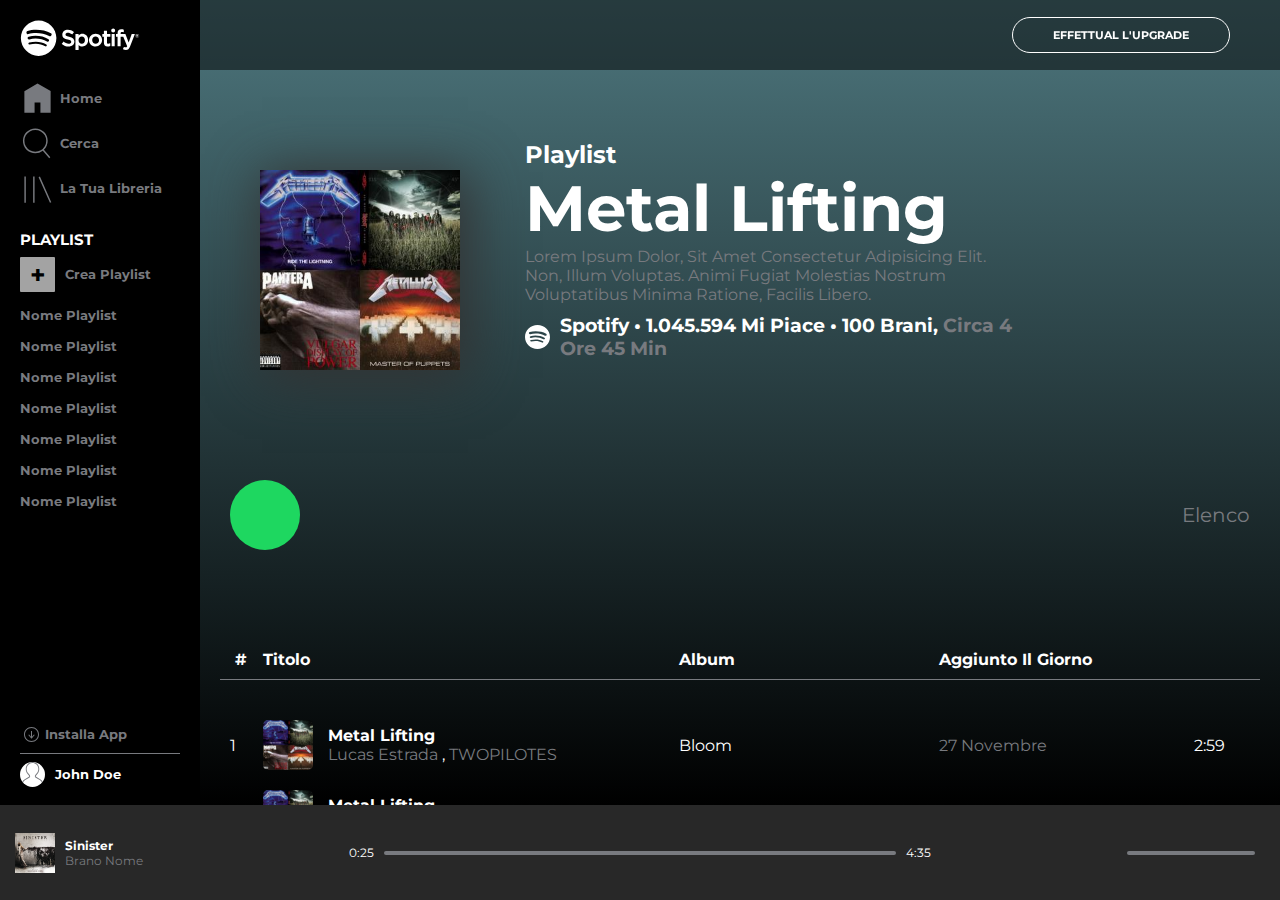
==== commit 0b553acd: "creted the responsive of library page" ====
--- a/library.html
+++ b/library.html
@@ -22,9 +22,8 @@
 <body id="library">
   <div id="app">
     <div id="main-content">
-      <header
-        class="bg-color-nav-background display-flex flex-direction-column justify-content-space-between overflow-hidden">
-        <div class="header-top">
+      <header class="bg-color-nav-background display-flex flex-direction-column overflow-hidden">
+        <div class="header-top display-flex flex-direction-column">
           <div id="logo">
             <img class="big-logo" src="resources/img/logo.svg" alt="Spotify logo">
             <img class="small-logo display-none" src="resources/img/logo-small.svg" alt="Spotify logo">
@@ -36,7 +35,7 @@
                   d="M448 463.746h-149.333v-149.333h-85.334v149.333h-149.333v-315.428l192-111.746 192 110.984v316.19z"
                   fill="" />
               </svg>
-              <span>home</span>
+              <span><a>home</a></span>
             </li>
             <li class="highlighted display-flex align-items-center ">
               <svg class="header-icon" viewBox="0 0 512 512" xmlns="http://www.w3.org/2000/svg">
@@ -44,7 +43,7 @@
                   d="M349.714 347.937l93.714 109.969-16.254 13.969-93.969-109.969q-48.508 36.825-109.207 36.825-36.826 0-70.476-14.349t-57.905-38.603-38.603-57.905-14.349-70.476 14.349-70.476 38.603-57.905 57.905-38.603 70.476-14.349 70.476 14.349 57.905 38.603 38.603 57.905 14.349 70.476q0 37.841-14.73 71.619t-40.889 58.921zM224 377.397q43.428 0 80.254-21.461t58.286-58.286 21.461-80.254-21.461-80.254-58.286-58.285-80.254-21.46-80.254 21.46-58.285 58.285-21.46 80.254 21.46 80.254 58.285 58.286 80.254 21.461z"
                   fill="" fill-rule="evenodd" />
               </svg>
-              <span>Cerca</span>
+              <span><a>Cerca</a></span>
             </li>
             <li class="highlighted display-flex align-items-center">
               <svg class="header-icon" viewBox="0 0 512 512" xmlns="http://www.w3.org/2000/svg">
@@ -52,12 +51,12 @@
                   d="M291.301 81.778l166.349 373.587-19.301 8.635-166.349-373.587zM64 463.746v-384h21.334v384h-21.334zM192 463.746v-384h21.334v384h-21.334z"
                   fill="#ffffff" />
               </svg>
-              <span>la tua libreria</span>
+              <span><a href="library.html">la tua libreria</a></span>
             </li>
           </ul>
-          <div class="header-playlists">
+          <div class="header-playlists min-height-0 display-flex flex-direction-column">
             <h3 class="text-transform-uppercase text-color-primary">playlist</h3>
-            <ul>
+            <ul class="height-100x100 overflow-y-auto">
               <li class="display-flex align-items-center highlighted">
                 <div class="plus text-align-center">+</div>
                 <span>Crea playlist</span>
@@ -72,7 +71,7 @@
             </ul>
           </div>
         </div>
-        <div class="header-bottom">
+        <div class="header-bottom bg-color-nav-background">
           <div class="download display-flex align-items-center highlighted">
             <svg class="header-icon" viewBox="0 0 20 20" xmlns="http://www.w3.org/2000/svg">
               <title>Download icon</title>
@@ -98,6 +97,7 @@
         <div id="upgrade-banner" class=" display-flex align-items-center justify-content-flex-end">
           <h3 class="upgrade text-transform-uppercase pointer">effettual l'upgrade</h3>
         </div>
+
         <section id="active-song" class="display-flex align-items-flex-end">
           <div class="img-container">
             <img src="resources/img/metal_lifting.jpg" alt="metal lifiting song image">
@@ -117,19 +117,26 @@
               </h3>
             </div>
           </div>
+          <div class="song-animation">
+
+          </div>
         </section>
+
         <section id="playlist-command" class="display-flex align-items-center justify-content-space-between">
-          <div>
-            <i class="fa-solid fa-play pointer"></i>
-            <i class="fa-regular fa-heart pointer"></i>
-            <i class="fa-solid fa-ellipsis pointer"></i>
-          </div>
-          <div>
-            <span>Elenco</span>
-            <i class="fa-solid fa-chevron-down"></i>
-          </div>
-
+          <div class="display-flex align-items-center gap-20 justify-content-space-between font-size-em-300">
+            <div class="play-container">
+              <i class="fa-solid fa-play pointer font-size-rem-150 text-color-nav-background"></i>
+            </div>
+
+            <i class="fa-regular fa-heart pointer text-color-text-not-highlighted hover-text-color-primary"></i>
+            <i class="fa-solid fa-ellipsis text-color-text-not-highlighted hover-text-color-primary pointer"></i>
+          </div>
+          <div class="text-color-text-not-highlighted font-size-em-125 display-flex align-items-center gap-10">
+            <span class="">Elenco</span>
+            <i class="fa-solid fa-list pointer hover-text-color-primary"></i>
+          </div>
         </section>
+
         <section id="active-playlist">
           <table class="width-100x100">
             <thead>
@@ -155,17 +162,44 @@
                   </div>
                   <div class="small-info">
                     <h4>Metal Lifting</h4>
-                    <p class="hover-underline pointer display-inline">Lucas Estrada</p>
-                    &#44;
-                    <p class="hover-underline pointer display-inline">TWOPILOTES</p>
-                  </div>
-                </td>
-                <td class="hover-underline pointer">Bloom</td>
-                <td class="text-color-text-not-highlighted">27 Novembre</td>
-                <td class="text-align-center">
-                  <i class="fa-regular fa-heart pointer margin-right20 text-color-text-not-highlighted opacity-0 "></i>
-                  <span>2:59</span>
-                  <i class="fa-solid fa-ellipsis pointer margin-left10 text-color-text-not-highlighted opacity-0 "></i>
+                    <p class="hover-underline hover-text-color-primary pointer display-inline">Lucas Estrada</p>
+                    &#44;
+                    <p class="hover-underline hover-text-color-primary pointer display-inline">TWOPILOTES</p>
+                  </div>
+                </td>
+                <td class="hover-underline pointer">Bloom</td>
+                <td class="text-color-text-not-highlighted">27 Novembre</td>
+                <td class="text-align-center">
+                  <i
+                    class="fa-regular fa-heart pointer margin-right20 text-color-text-not-highlighted opacity-0 hover-text-color-primary"></i>
+                  <span>2:59</span>
+                  <i
+                    class="fa-solid fa-ellipsis pointer margin-left10 text-color-text-not-highlighted opacity-0 hover-text-color-primary"></i>
+                </td>
+              </tr>
+              <tr>
+                <td><span>1</span>
+                  <i class="fa-solid fa-play display-none font-size-em-75 pointer"></i>
+                </td>
+                <td class="display-flex align-items-center">
+                  <div class="small-img-container">
+                    <img src="resources/img/metal_lifting.jpg" alt="metal song icon">
+                  </div>
+                  <div class="small-info">
+                    <h4>Metal Lifting</h4>
+                    <p class="hover-underline hover-text-color-primary pointer display-inline">Lucas Estrada</p>
+                    &#44;
+                    <p class="hover-underline hover-text-color-primary pointer display-inline">TWOPILOTES</p>
+                  </div>
+                </td>
+                <td class="hover-underline pointer">Bloom</td>
+                <td class="text-color-text-not-highlighted">27 Novembre</td>
+                <td class="text-align-center">
+                  <i
+                    class="fa-regular fa-heart pointer margin-right20 text-color-text-not-highlighted opacity-0 hover-text-color-primary"></i>
+                  <span>2:59</span>
+                  <i
+                    class="fa-solid fa-ellipsis pointer margin-left10 text-color-text-not-highlighted opacity-0 hover-text-color-primary"></i>
                 </td>
               </tr>
               <tr>
@@ -178,17 +212,19 @@
                   </div>
                   <div class="small-info">
                     <h4>Metal Lifting</h4>
-                    <p class="hover-underline pointer display-inline">Lucas Estrada</p>
-                    &#44;
-                    <p class="hover-underline pointer display-inline">TWOPILOTES</p>
-                  </div>
-                </td>
-                <td class="hover-underline pointer">Bloom</td>
-                <td class="text-color-text-not-highlighted">27 Novembre</td>
-                <td class="text-align-center">
-                  <i class="fa-regular fa-heart pointer margin-right20 text-color-text-not-highlighted opacity-0 "></i>
-                  <span>2:59</span>
-                  <i class="fa-solid fa-ellipsis pointer margin-left10 text-color-text-not-highlighted opacity-0 "></i>
+                    <p class="hover-underline hover-text-color-primary pointer display-inline">Lucas Estrada</p>
+                    &#44;
+                    <p class="hover-underline hover-text-color-primary pointer display-inline">TWOPILOTES</p>
+                  </div>
+                </td>
+                <td class="hover-underline pointer">Bloom</td>
+                <td class="text-color-text-not-highlighted">27 Novembre</td>
+                <td class="text-align-center">
+                  <i
+                    class="fa-regular fa-heart pointer margin-right20 text-color-text-not-highlighted opacity-0 hover-text-color-primary"></i>
+                  <span>2:59</span>
+                  <i
+                    class="fa-solid fa-ellipsis pointer margin-left10 text-color-text-not-highlighted opacity-0 hover-text-color-primary"></i>
                 </td>
               </tr>
               <tr>
@@ -201,17 +237,19 @@
                   </div>
                   <div class="small-info">
                     <h4>Metal Lifting</h4>
-                    <p class="hover-underline pointer display-inline">Lucas Estrada</p>
-                    &#44;
-                    <p class="hover-underline pointer display-inline">TWOPILOTES</p>
-                  </div>
-                </td>
-                <td class="hover-underline pointer">Bloom</td>
-                <td class="text-color-text-not-highlighted">27 Novembre</td>
-                <td class="text-align-center">
-                  <i class="fa-regular fa-heart pointer margin-right20 text-color-text-not-highlighted opacity-0 "></i>
-                  <span>2:59</span>
-                  <i class="fa-solid fa-ellipsis pointer margin-left10 text-color-text-not-highlighted opacity-0 "></i>
+                    <p class="hover-underline hover-text-color-primary pointer display-inline">Lucas Estrada</p>
+                    &#44;
+                    <p class="hover-underline hover-text-color-primary pointer display-inline">TWOPILOTES</p>
+                  </div>
+                </td>
+                <td class="hover-underline pointer">Bloom</td>
+                <td class="text-color-text-not-highlighted">27 Novembre</td>
+                <td class="text-align-center">
+                  <i
+                    class="fa-regular fa-heart pointer margin-right20 text-color-text-not-highlighted opacity-0 hover-text-color-primary"></i>
+                  <span>2:59</span>
+                  <i
+                    class="fa-solid fa-ellipsis pointer margin-left10 text-color-text-not-highlighted opacity-0 hover-text-color-primary"></i>
                 </td>
               </tr>
               <tr>
@@ -224,17 +262,19 @@
                   </div>
                   <div class="small-info">
                     <h4>Metal Lifting</h4>
-                    <p class="hover-underline pointer display-inline">Lucas Estrada</p>
-                    &#44;
-                    <p class="hover-underline pointer display-inline">TWOPILOTES</p>
-                  </div>
-                </td>
-                <td class="hover-underline pointer">Bloom</td>
-                <td class="text-color-text-not-highlighted">27 Novembre</td>
-                <td class="text-align-center">
-                  <i class="fa-regular fa-heart pointer margin-right20 text-color-text-not-highlighted opacity-0 "></i>
-                  <span>2:59</span>
-                  <i class="fa-solid fa-ellipsis pointer margin-left10 text-color-text-not-highlighted opacity-0 "></i>
+                    <p class="hover-underline hover-text-color-primary pointer display-inline">Lucas Estrada</p>
+                    &#44;
+                    <p class="hover-underline hover-text-color-primary pointer display-inline">TWOPILOTES</p>
+                  </div>
+                </td>
+                <td class="hover-underline pointer">Bloom</td>
+                <td class="text-color-text-not-highlighted">27 Novembre</td>
+                <td class="text-align-center">
+                  <i
+                    class="fa-regular fa-heart pointer margin-right20 text-color-text-not-highlighted opacity-0 hover-text-color-primary"></i>
+                  <span>2:59</span>
+                  <i
+                    class="fa-solid fa-ellipsis pointer margin-left10 text-color-text-not-highlighted opacity-0 hover-text-color-primary"></i>
                 </td>
               </tr>
               <tr>
@@ -247,17 +287,19 @@
                   </div>
                   <div class="small-info">
                     <h4>Metal Lifting</h4>
-                    <p class="hover-underline pointer display-inline">Lucas Estrada</p>
-                    &#44;
-                    <p class="hover-underline pointer display-inline">TWOPILOTES</p>
-                  </div>
-                </td>
-                <td class="hover-underline pointer">Bloom</td>
-                <td class="text-color-text-not-highlighted">27 Novembre</td>
-                <td class="text-align-center">
-                  <i class="fa-regular fa-heart pointer margin-right20 text-color-text-not-highlighted opacity-0 "></i>
-                  <span>2:59</span>
-                  <i class="fa-solid fa-ellipsis pointer margin-left10 text-color-text-not-highlighted opacity-0 "></i>
+                    <p class="hover-underline hover-text-color-primary pointer display-inline">Lucas Estrada</p>
+                    &#44;
+                    <p class="hover-underline hover-text-color-primary pointer display-inline">TWOPILOTES</p>
+                  </div>
+                </td>
+                <td class="hover-underline pointer">Bloom</td>
+                <td class="text-color-text-not-highlighted">27 Novembre</td>
+                <td class="text-align-center">
+                  <i
+                    class="fa-regular fa-heart pointer margin-right20 text-color-text-not-highlighted opacity-0 hover-text-color-primary"></i>
+                  <span>2:59</span>
+                  <i
+                    class="fa-solid fa-ellipsis pointer margin-left10 text-color-text-not-highlighted opacity-0 hover-text-color-primary"></i>
                 </td>
               </tr>
               <tr>
@@ -270,17 +312,19 @@
                   </div>
                   <div class="small-info">
                     <h4>Metal Lifting</h4>
-                    <p class="hover-underline pointer display-inline">Lucas Estrada</p>
-                    &#44;
-                    <p class="hover-underline pointer display-inline">TWOPILOTES</p>
-                  </div>
-                </td>
-                <td class="hover-underline pointer">Bloom</td>
-                <td class="text-color-text-not-highlighted">27 Novembre</td>
-                <td class="text-align-center">
-                  <i class="fa-regular fa-heart pointer margin-right20 text-color-text-not-highlighted opacity-0 "></i>
-                  <span>2:59</span>
-                  <i class="fa-solid fa-ellipsis pointer margin-left10 text-color-text-not-highlighted opacity-0 "></i>
+                    <p class="hover-underline hover-text-color-primary pointer display-inline">Lucas Estrada</p>
+                    &#44;
+                    <p class="hover-underline hover-text-color-primary pointer display-inline">TWOPILOTES</p>
+                  </div>
+                </td>
+                <td class="hover-underline pointer">Bloom</td>
+                <td class="text-color-text-not-highlighted">27 Novembre</td>
+                <td class="text-align-center">
+                  <i
+                    class="fa-regular fa-heart pointer margin-right20 text-color-text-not-highlighted opacity-0 hover-text-color-primary"></i>
+                  <span>2:59</span>
+                  <i
+                    class="fa-solid fa-ellipsis pointer margin-left10 text-color-text-not-highlighted opacity-0 hover-text-color-primary"></i>
                 </td>
               </tr>
               <tr>
@@ -293,17 +337,19 @@
                   </div>
                   <div class="small-info">
                     <h4>Metal Lifting</h4>
-                    <p class="hover-underline pointer display-inline">Lucas Estrada</p>
-                    &#44;
-                    <p class="hover-underline pointer display-inline">TWOPILOTES</p>
-                  </div>
-                </td>
-                <td class="hover-underline pointer">Bloom</td>
-                <td class="text-color-text-not-highlighted">27 Novembre</td>
-                <td class="text-align-center">
-                  <i class="fa-regular fa-heart pointer margin-right20 text-color-text-not-highlighted opacity-0 "></i>
-                  <span>2:59</span>
-                  <i class="fa-solid fa-ellipsis pointer margin-left10 text-color-text-not-highlighted opacity-0 "></i>
+                    <p class="hover-underline hover-text-color-primary pointer display-inline">Lucas Estrada</p>
+                    &#44;
+                    <p class="hover-underline hover-text-color-primary pointer display-inline">TWOPILOTES</p>
+                  </div>
+                </td>
+                <td class="hover-underline pointer">Bloom</td>
+                <td class="text-color-text-not-highlighted">27 Novembre</td>
+                <td class="text-align-center">
+                  <i
+                    class="fa-regular fa-heart pointer margin-right20 text-color-text-not-highlighted opacity-0 hover-text-color-primary"></i>
+                  <span>2:59</span>
+                  <i
+                    class="fa-solid fa-ellipsis pointer margin-left10 text-color-text-not-highlighted opacity-0 hover-text-color-primary"></i>
                 </td>
               </tr>
               <tr>
@@ -316,47 +362,24 @@
                   </div>
                   <div class="small-info">
                     <h4>Metal Lifting</h4>
-                    <p class="hover-underline pointer display-inline">Lucas Estrada</p>
-                    &#44;
-                    <p class="hover-underline pointer display-inline">TWOPILOTES</p>
-                  </div>
-                </td>
-                <td class="hover-underline pointer">Bloom</td>
-                <td class="text-color-text-not-highlighted">27 Novembre</td>
-                <td class="text-align-center">
-                  <i class="fa-regular fa-heart pointer margin-right20 text-color-text-not-highlighted opacity-0 "></i>
-                  <span>2:59</span>
-                  <i class="fa-solid fa-ellipsis pointer margin-left10 text-color-text-not-highlighted opacity-0 "></i>
-                </td>
-              </tr>
-              <tr>
-                <td><span>9</span>
-                  <i class="fa-solid fa-play display-none font-size-em-75 pointer"></i>
-                </td>
-                <td class="display-flex align-items-center">
-                  <div class="small-img-container">
-                    <img src="resources/img/metal_lifting.jpg" alt="metal song icon">
-                  </div>
-                  <div class="small-info">
-                    <h4>Metal Lifting</h4>
-                    <p class="hover-underline pointer display-inline">Lucas Estrada</p>
-                    &#44;
-                    <p class="hover-underline pointer display-inline">TWOPILOTES</p>
-                  </div>
-                </td>
-                <td class="hover-underline pointer">Bloom</td>
-                <td class="text-color-text-not-highlighted">27 Novembre</td>
-                <td class="text-align-center">
-                  <i class="fa-regular fa-heart pointer margin-right20 text-color-text-not-highlighted opacity-0 "></i>
-                  <span>2:59</span>
-                  <i class="fa-solid fa-ellipsis pointer margin-left10 text-color-text-not-highlighted opacity-0 "></i>
+                    <p class="hover-underline hover-text-color-primary pointer display-inline">Lucas Estrada</p>
+                    &#44;
+                    <p class="hover-underline hover-text-color-primary pointer display-inline">TWOPILOTES</p>
+                  </div>
+                </td>
+                <td class="hover-underline pointer">Bloom</td>
+                <td class="text-color-text-not-highlighted">27 Novembre</td>
+                <td class="text-align-center">
+                  <i
+                    class="fa-regular fa-heart pointer margin-right20 text-color-text-not-highlighted opacity-0 hover-text-color-primary"></i>
+                  <span>2:59</span>
+                  <i
+                    class="fa-solid fa-ellipsis pointer margin-left10 text-color-text-not-highlighted opacity-0 hover-text-color-primary"></i>
                 </td>
               </tr>
             </tbody>
-
           </table>
         </section>
-
       </div>
     </div>
 
--- a/resources/css/style.css
+++ b/resources/css/style.css
@@ -10,6 +10,7 @@
   --color-new-playlists: #a3a3a3;
   --color-text-underscore: #adff2f;
   --color-big-light-blue: #4d767d;
+  --color-button-librart: #1ED760;
 }
 
 .text-color-content-background {
@@ -115,6 +116,10 @@
 .highlighted:hover {
   color: var(--color-text-highlighted);
   cursor: pointer
+}
+
+.hover-text-color-primary:hover {
+  color: var(--color-primary);
 }
 
 /******MAIN CONTENT****/
@@ -247,9 +252,7 @@
 }
 
 #upgrade-banner .upgrade:hover {
-  font-size: 0.8em;
-  padding: 15px 50px;
-  margin: 0 40px;
+  transform: scale(1.2);
 }
 
 
@@ -380,7 +383,8 @@
   border-top-right-radius: 5px;
 }
 
-.volume-bar-y {
+
+#toolbar .volume-bar-y {
   height: calc(100% - 10px);
   margin: 5px auto;
   background-color: var(--color-text-not-highlighted);
@@ -395,6 +399,11 @@
 
 
 /*HOVER TOOLBAR*/
+
+#toolbar .toolbar-center-top .fa-circle-play:hover {
+  transform: scale(1.2);
+}
+
 
 
 /*progress hover*/
@@ -464,13 +473,22 @@
 }
 
 #library #active-song .song-information {
-  width: 50%;
+  width: 60%;
   margin: 20px;
   padding: 0 5px;
 }
 
+#library #active-song .song-animation {
+  width: 25%;
+}
+
+#library #active-song .img-container {
+  width: 15%;
+  min-width: 200px;
+}
+
 #library #active-song h2 {
-  font-size: 5em;
+  font-size: 4em;
   padding: 0
 }
 
@@ -481,6 +499,26 @@
 #library #active-song .small-logo-container {
   width: 30px;
 }
+
+/*Playlist command*/
+
+#library #playlist-command .play-container {
+  background-color: var(--color-button-librart);
+  margin: 10px 30px 10px 10px;
+  padding: 25px;
+  border-radius: 50%;
+  width: 70px;
+  height: 70px;
+  display: flex;
+  align-items: center;
+  justify-content: center;
+  cursor: pointer;
+}
+
+#library #playlist-command .play-container:hover {
+  transform: scale(1.05);
+}
+
 
 /*table*/
 
@@ -509,6 +547,13 @@
   border-top-left-radius: 10px;
   border-bottom-left-radius: 10px;
   padding-left: 10px;
+  padding-right: 10px;
+}
+
+#library table tbody tr td:first-child span {
+  display: inline-block;
+  height: 10px;
+  width: 10px;
 }
 
 #library table tbody tr td:last-child {
@@ -522,9 +567,7 @@
   background-color: rgba(112, 109, 109, 0.5);
 }
 
-#library table tbody tr:hover p,
-#library table tbody tr td:last-child .fa-heart:hover,
-#library table tbody tr td:last-child .fa-ellipsis:hover {
+#library table tbody tr:hover td p {
   color: var(--color-primary);
 }
 
@@ -536,7 +579,7 @@
 #library table tbody tr:hover td:last-child .fa-heart,
 #library table tbody tr:hover td:last-child .fa-ellipsis {
   opacity: 1;
-  display: inline;
+  display: inline-block;
 }
 
 #library .small-img-container {
--- a/resources/css/media-query.css
+++ b/resources/css/media-query.css
@@ -34,6 +34,15 @@
   .single-playlist {
     width: calc((100% - 60px) / 4);
   }
+
+  /*Library <1200px*/
+  #library #active-song h2 {
+    font-size: 2.8em;
+  }
+
+  #library #active-song .song-animation {
+    display: none;
+  }
 }
 
 
@@ -55,6 +64,23 @@
   #toolbar .vertical-volume-container {
     display: block;
   }
+
+  /*Library <992px*/
+  #library #active-song .song-information p,
+  #library #active-song .song-information .likes .small-logo-container,
+  #library table tbody tr td:nth-child(4),
+  #library table thead tr th:nth-child(4) {
+    display: none;
+  }
+
+  #library #active-song .song-information:not(h2) {
+    font-size: 0.65em;
+  }
+
+  #library #active-song h2 {
+    font-size: 1.75rem;
+  }
+
 }
 
 
@@ -78,7 +104,7 @@
     width: calc(100% - 60px);
   }
 
-  #transparent-bar {
+  #upgrade-banner {
     width: calc(100% - 60px);
   }
 
